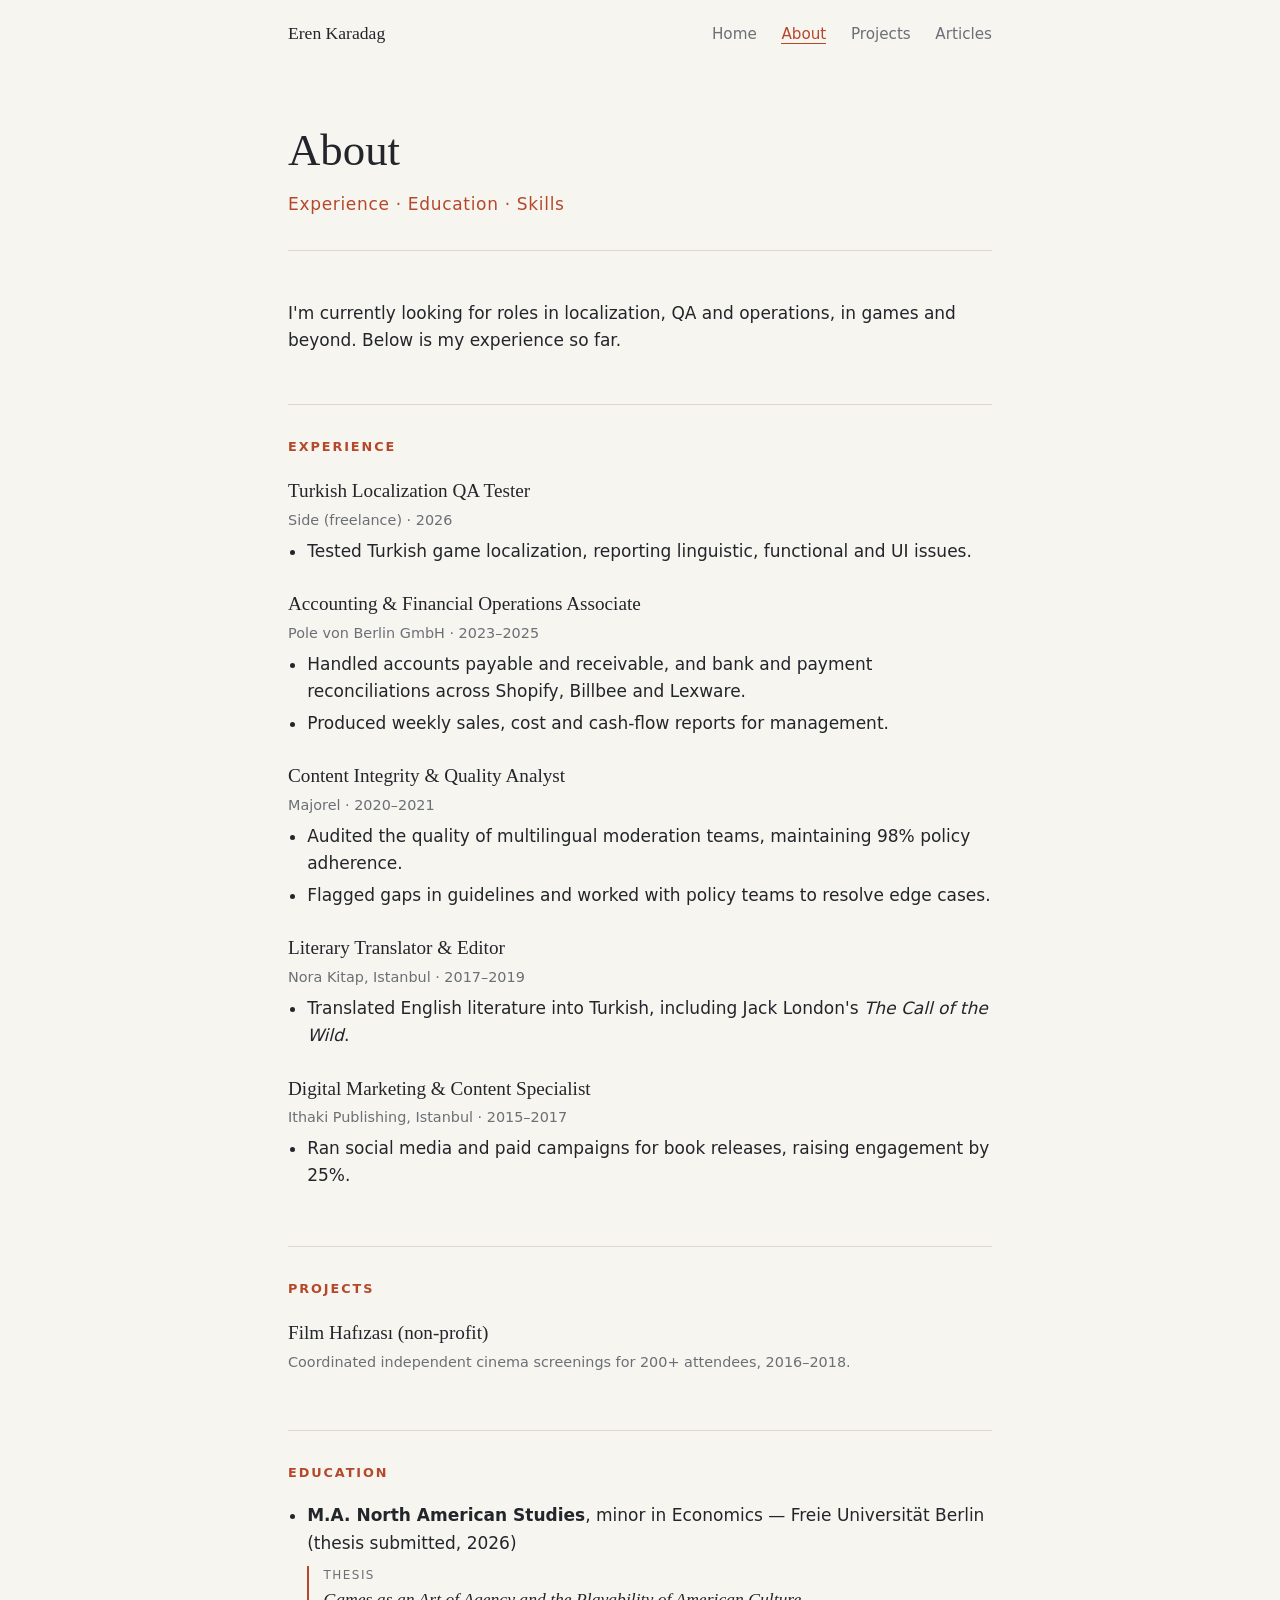
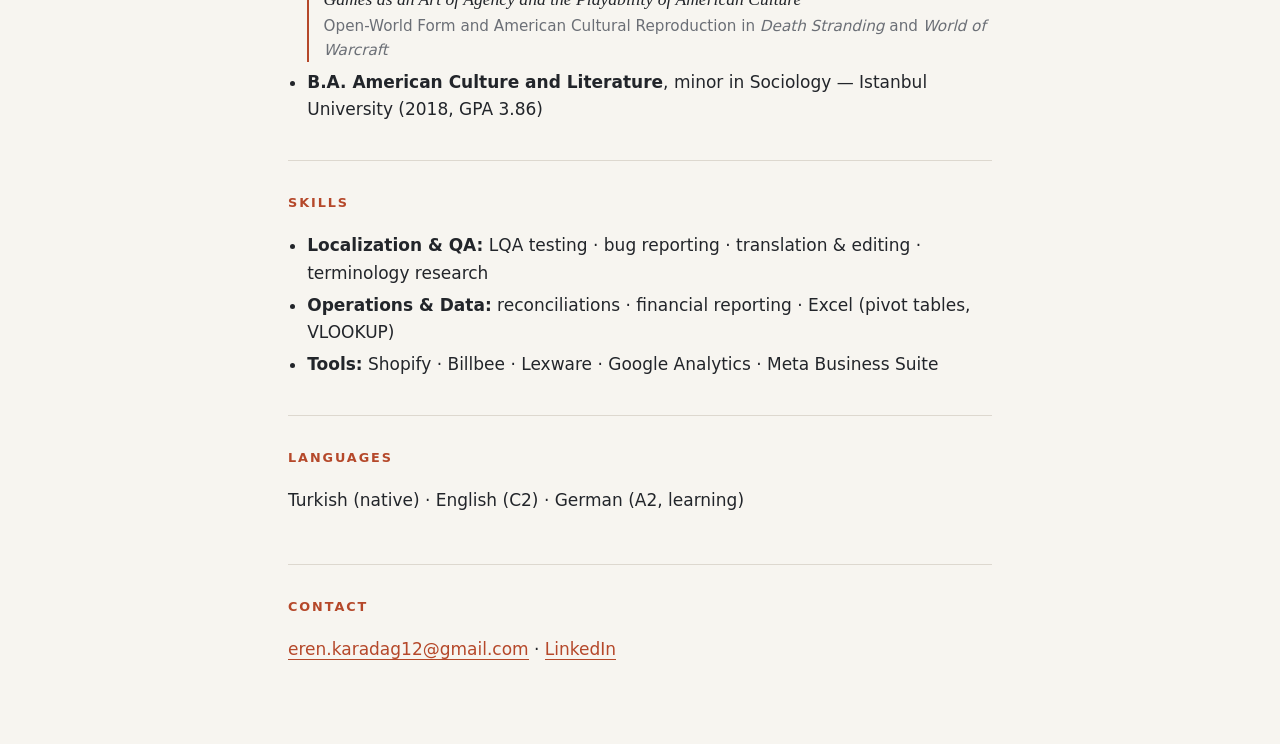
==== about.html @ 831dfb89 "Added About, Projects and Articles pages. For testing purposes, sub-pages are created." ====
<!DOCTYPE html>
<html lang="en">
<head>
  <meta charset="UTF-8">
  <meta name="viewport" content="width=device-width, initial-scale=1.0">
  <title>About – Eren Karadag</title>
  <meta name="description" content="Experience, education and skills of Eren Karadag, Turkish localization QA tester and translator in Berlin.">
  <link rel="stylesheet" href="style.css">
</head>
<body>

  <!-- Site menu: the same on every page -->
  <nav class="site-nav">
    <a class="site-name" href="index.html">Eren Karadag</a>
    <div class="nav-links">
      <a href="index.html">Home</a> <a href="about.html" aria-current="page">About</a> <a href="projects.html">Projects</a> <a href="articles.html">Articles</a>
    </div>
  </nav>

  <header>
    <h1>About</h1>
    <p>Experience · Education · Skills</p>
  </header>

  <main>

    <section id="about">
      <p>I'm currently looking for roles in localization, QA and operations, in games and beyond. Below is my experience so far.</p>
    </section>

    <section id="experience">
      <h2>Experience</h2>

      <article>
        <h3>Turkish Localization QA Tester</h3>
        <p>Side (freelance) · 2026</p>
        <ul>
          <li>Tested Turkish game localization, reporting linguistic, functional and UI issues.</li>
        </ul>
      </article>

      <article>
        <h3>Accounting &amp; Financial Operations Associate</h3>
        <p>Pole von Berlin GmbH · 2023–2025</p>
        <ul>
          <li>Handled accounts payable and receivable, and bank and payment reconciliations across Shopify, Billbee and Lexware.</li>
          <li>Produced weekly sales, cost and cash-flow reports for management.</li>
        </ul>
      </article>

      <article>
        <h3>Content Integrity &amp; Quality Analyst</h3>
        <p>Majorel · 2020–2021</p>
        <ul>
          <li>Audited the quality of multilingual moderation teams, maintaining 98% policy adherence.</li>
          <li>Flagged gaps in guidelines and worked with policy teams to resolve edge cases.</li>
        </ul>
      </article>

      <article>
        <h3>Literary Translator &amp; Editor</h3>
        <p>Nora Kitap, Istanbul · 2017–2019</p>
        <ul>
          <li>Translated English literature into Turkish, including Jack London's <cite>The Call of the Wild</cite>.</li>
        </ul>
      </article>

      <article>
        <h3>Digital Marketing &amp; Content Specialist</h3>
        <p>Ithaki Publishing, Istanbul · 2015–2017</p>
        <ul>
          <li>Ran social media and paid campaigns for book releases, raising engagement by 25%.</li>
        </ul>
      </article>
    </section>

    <section id="projects">
      <h2>Projects</h2>
      <article>
        <h3>Film Hafızası (non-profit)</h3>
        <p>Coordinated independent cinema screenings for 200+ attendees, 2016–2018.</p>
      </article>
    </section>

    <section id="education">
      <h2>Education</h2>
      <ul>
        <li><strong>M.A. North American Studies</strong>, minor in Economics — Freie Universität Berlin (thesis submitted, 2026)<br>
          <span class="thesis">
            <span class="thesis-label">Thesis</span>
            <cite class="thesis-title">Games as an Art of Agency and the Playability of American Culture</cite>
            <span class="thesis-subtitle">Open-World Form and American Cultural Reproduction in <cite>Death Stranding</cite> and <cite>World of Warcraft</cite></span>
          </span></li>
        <li><strong>B.A. American Culture and Literature</strong>, minor in Sociology — Istanbul University (2018, GPA 3.86)</li>
      </ul>
    </section>

    <section id="skills">
      <h2>Skills</h2>
      <ul>
        <li><strong>Localization &amp; QA:</strong> LQA testing · bug reporting · translation &amp; editing · terminology research</li>
        <li><strong>Operations &amp; Data:</strong> reconciliations · financial reporting · Excel (pivot tables, VLOOKUP)</li>
        <li><strong>Tools:</strong> Shopify · Billbee · Lexware · Google Analytics · Meta Business Suite</li>
      </ul>
    </section>

    <section id="languages">
      <h2>Languages</h2>
      <p>Turkish (native) · English (C2) · German (A2, learning)</p>
    </section>

  </main>

  <!-- Contact footer: the same on every page -->
  <footer id="contact">
    <h2>Contact</h2>
    <p>
      <a href="mailto:eren.karadag12@gmail.com">eren.karadag12@gmail.com</a> ·
      <a href="https://www.linkedin.com/in/eren-karada%C4%9F-49b739163/">LinkedIn</a>
    </p>
  </footer>

</body>
</html>
---- style.css ----
/* ===== Colours and fonts, defined once and reused below ===== */
:root {
  --bg: #f7f5f0;          /* warm off-white page background */
  --text: #22252a;        /* main text: near-black */
  --muted: #6b6f76;       /* secondary text: grey */
  --accent: #b5482a;      /* accent colour: brick red */
  --line: #ddd8cf;        /* thin divider lines */
  --serif: Georgia, "Times New Roman", serif;
  --sans: system-ui, -apple-system, "Segoe UI", Roboto, sans-serif;
}

/* ===== Page basics ===== */
body {
  margin: 0;
  background: var(--bg);
  color: var(--text);
  font-family: var(--sans);
  font-size: 17px;
  line-height: 1.6;
}

/* Keep everything in a readable column, centred on the page */
header,
main,
footer {
  max-width: 44rem;
  margin: 0 auto;
  padding: 0 1.5rem;
}

/* ===== Header: your name ===== */
header {
  padding-top: 3rem;
  padding-bottom: 2rem;
}

h1 {
  font-family: var(--serif);
  font-size: 2.8rem;
  font-weight: normal;
  margin: 0;
}

header p {
  margin: 0.3rem 0 0;
  color: var(--accent);
  letter-spacing: 0.04em;
}

/* ===== Sections ===== */
section {
  padding: 2rem 0;
  border-bottom: 1px solid var(--line);
}

/* A line above the first section, separating it from the header */
section:first-child {
  border-top: 1px solid var(--line);
}

h2 {
  font-size: 0.8rem;
  text-transform: uppercase;
  letter-spacing: 0.15em;
  color: var(--accent);
  margin: 0 0 1.2rem;
}

/* ===== Jobs and projects ===== */
article {
  margin-bottom: 1.5rem;
}

h3 {
  font-family: var(--serif);
  font-size: 1.2rem;
  font-weight: normal;
  margin: 0;
}

/* The company/date line directly after each job title */
article > h3 + p {
  margin: 0.1rem 0 0.4rem;
  color: var(--muted);
  font-size: 0.9rem;
}

ul {
  margin: 0;
  padding-left: 1.2rem;
}

li {
  margin-bottom: 0.3rem;
}

/* Titles of books, games and the thesis in italics */
cite {
  font-style: italic;
}

/* ===== Thesis: label, title and subtitle on separate lines ===== */
.thesis {
  display: block;
  margin: 0.6rem 0 0.4rem;
  padding-left: 0.9rem;
  border-left: 2px solid var(--accent);
}

.thesis-label {
  display: block;
  font-size: 0.75rem;
  text-transform: uppercase;
  letter-spacing: 0.12em;
  color: var(--muted);
}

.thesis-title {
  display: block;
  font-family: var(--serif);
  font-size: 1.1rem;
  font-style: italic;
}

.thesis-subtitle {
  display: block;
  color: var(--muted);
  font-size: 0.95rem;
}

/* ===== Links ===== */
a {
  color: var(--accent);
  text-decoration: none;
  border-bottom: 1px solid currentColor;
}

a:hover {
  color: var(--text);
}

/* ===== Footer: contact ===== */
footer {
  padding-top: 2rem;
  padding-bottom: 4rem;
}

/* ===== Site menu (top of every page) ===== */
.site-nav {
  max-width: 44rem;
  margin: 0 auto;
  padding: 1.2rem 1.5rem;
  display: flex;                    /* puts name and links on one row */
  justify-content: space-between;   /* name left, links right */
  align-items: baseline;
  flex-wrap: wrap;                  /* lets links drop below on small screens */
  gap: 0.5rem 1.5rem;
}

.site-nav a {
  border-bottom: none;
  color: var(--text);
}

.site-name {
  font-family: var(--serif);
  font-size: 1.1rem;
}

.nav-links a {
  margin-left: 1.2rem;
  font-size: 0.95rem;
  color: var(--muted);
}

.nav-links a:first-child {
  margin-left: 0;
}

.nav-links a:hover {
  color: var(--accent);
}

/* The link of the page you are currently on */
.nav-links a[aria-current="page"] {
  color: var(--accent);
  border-bottom: 1px solid var(--accent);
}

/* ===== Cards on the home page ===== */
.cards {
  display: grid;                                          /* a grid of boxes */
  grid-template-columns: repeat(auto-fit, minmax(11rem, 1fr));
  gap: 1rem;
}

.card {
  display: block;
  padding: 1.2rem;
  background: #ffffff;
  border: 1px solid var(--line);
  border-radius: 6px;
  color: var(--text);
  transition: border-color 0.2s, transform 0.2s;
}

.card:hover {
  color: var(--text);
  border-color: var(--accent);
  transform: translateY(-2px);       /* lifts the card slightly */
}

.card p {
  margin: 0.3rem 0 0;
  color: var(--muted);
  font-size: 0.9rem;
}

/* "Coming soon" text */
.placeholder {
  color: var(--muted);
  font-style: italic;
}

/* ===== Small screens (phones) ===== */
@media (max-width: 600px) {
  body {
    font-size: 16px;
  }

  h1 {
    font-size: 2.2rem;
  }

  header {
    padding-top: 2.5rem;
  }
}
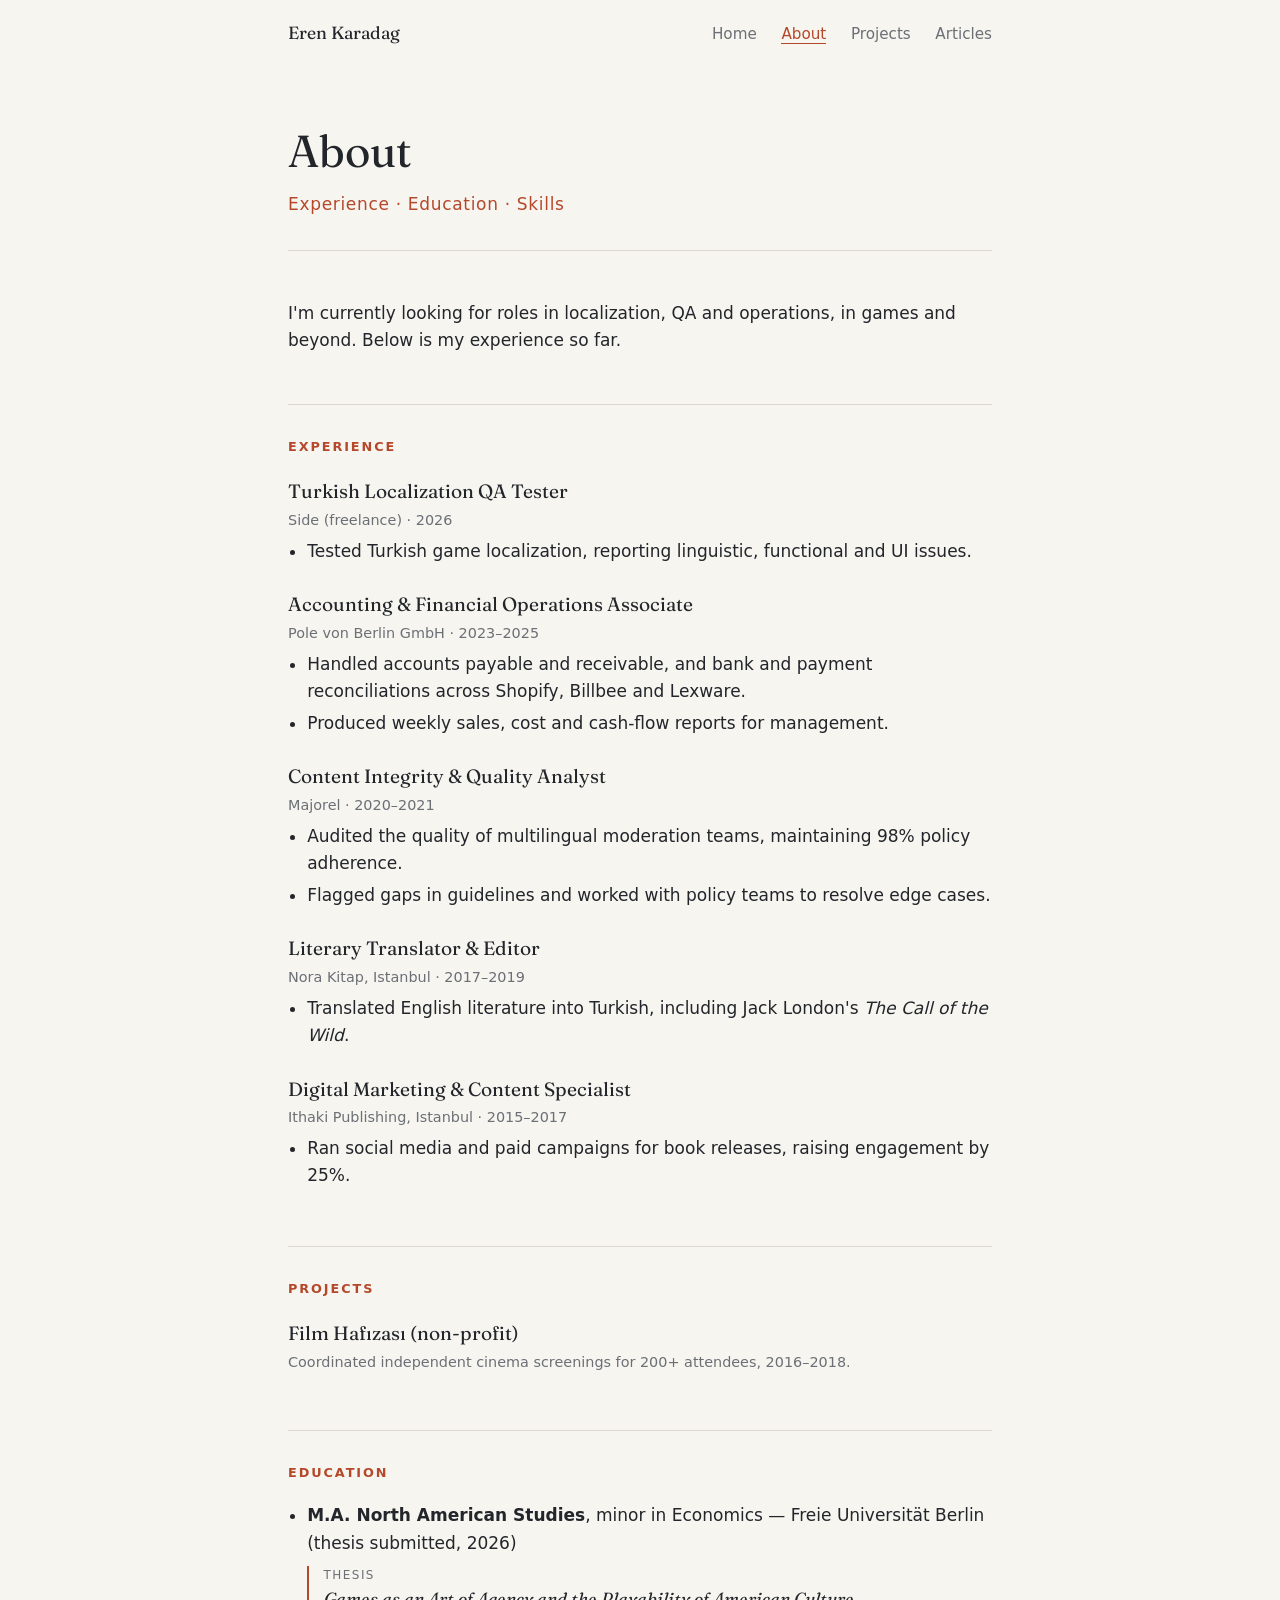
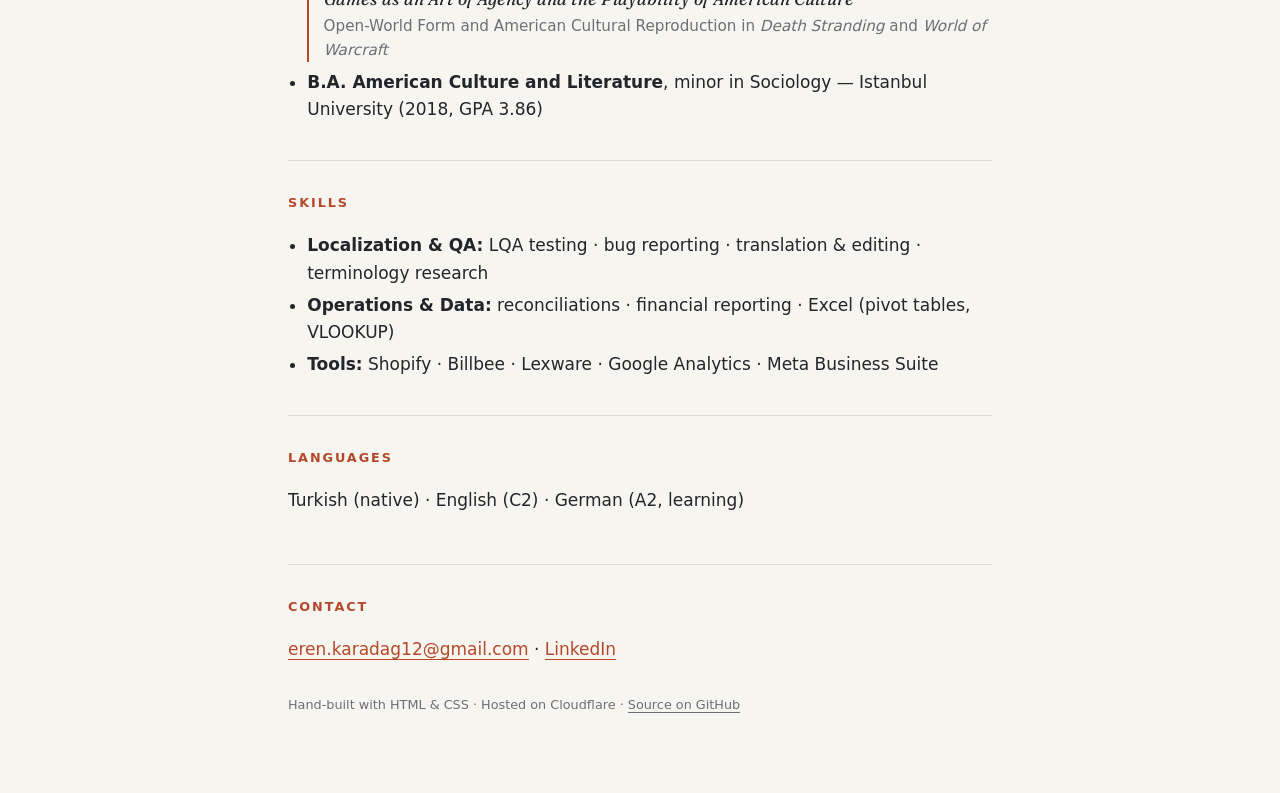
==== commit c231c81c: "Add Fraunces font and footer line" ====
--- a/about.html
+++ b/about.html
@@ -5,6 +5,9 @@
   <meta name="viewport" content="width=device-width, initial-scale=1.0">
   <title>About – Eren Karadag</title>
   <meta name="description" content="Experience, education and skills of Eren Karadag, Turkish localization QA tester and translator in Berlin.">
+  <link rel="preconnect" href="https://fonts.googleapis.com">
+  <link rel="preconnect" href="https://fonts.gstatic.com" crossorigin>
+  <link href="https://fonts.googleapis.com/css2?family=Fraunces:ital,opsz,wght@0,9..144,300..600;1,9..144,300..600&display=swap" rel="stylesheet">
   <link rel="stylesheet" href="style.css">
 </head>
 <body>
@@ -118,6 +121,7 @@
       <a href="mailto:eren.karadag12@gmail.com">eren.karadag12@gmail.com</a> ·
       <a href="https://www.linkedin.com/in/eren-karada%C4%9F-49b739163/">LinkedIn</a>
     </p>
+    <p class="colophon">Hand-built with HTML &amp; CSS · Hosted on Cloudflare · <a href="https://github.com/karadageren/erenkaradag.com">Source on GitHub</a></p>
   </footer>
 
 </body>
--- a/style.css
+++ b/style.css
@@ -5,7 +5,7 @@
   --muted: #6b6f76;       /* secondary text: grey */
   --accent: #b5482a;      /* accent colour: brick red */
   --line: #ddd8cf;        /* thin divider lines */
-  --serif: Georgia, "Times New Roman", serif;
+  --serif: "Fraunces", Georgia, serif;
   --sans: system-ui, -apple-system, "Segoe UI", Roboto, sans-serif;
 }
 
@@ -222,6 +222,17 @@
   font-style: italic;
 }
 
+/* "Built by" line at the very bottom */
+.colophon {
+  margin-top: 2rem;
+  font-size: 0.8rem;
+  color: var(--muted);
+}
+
+.colophon a {
+  color: var(--muted);
+}
+
 /* ===== Small screens (phones) ===== */
 @media (max-width: 600px) {
   body {
